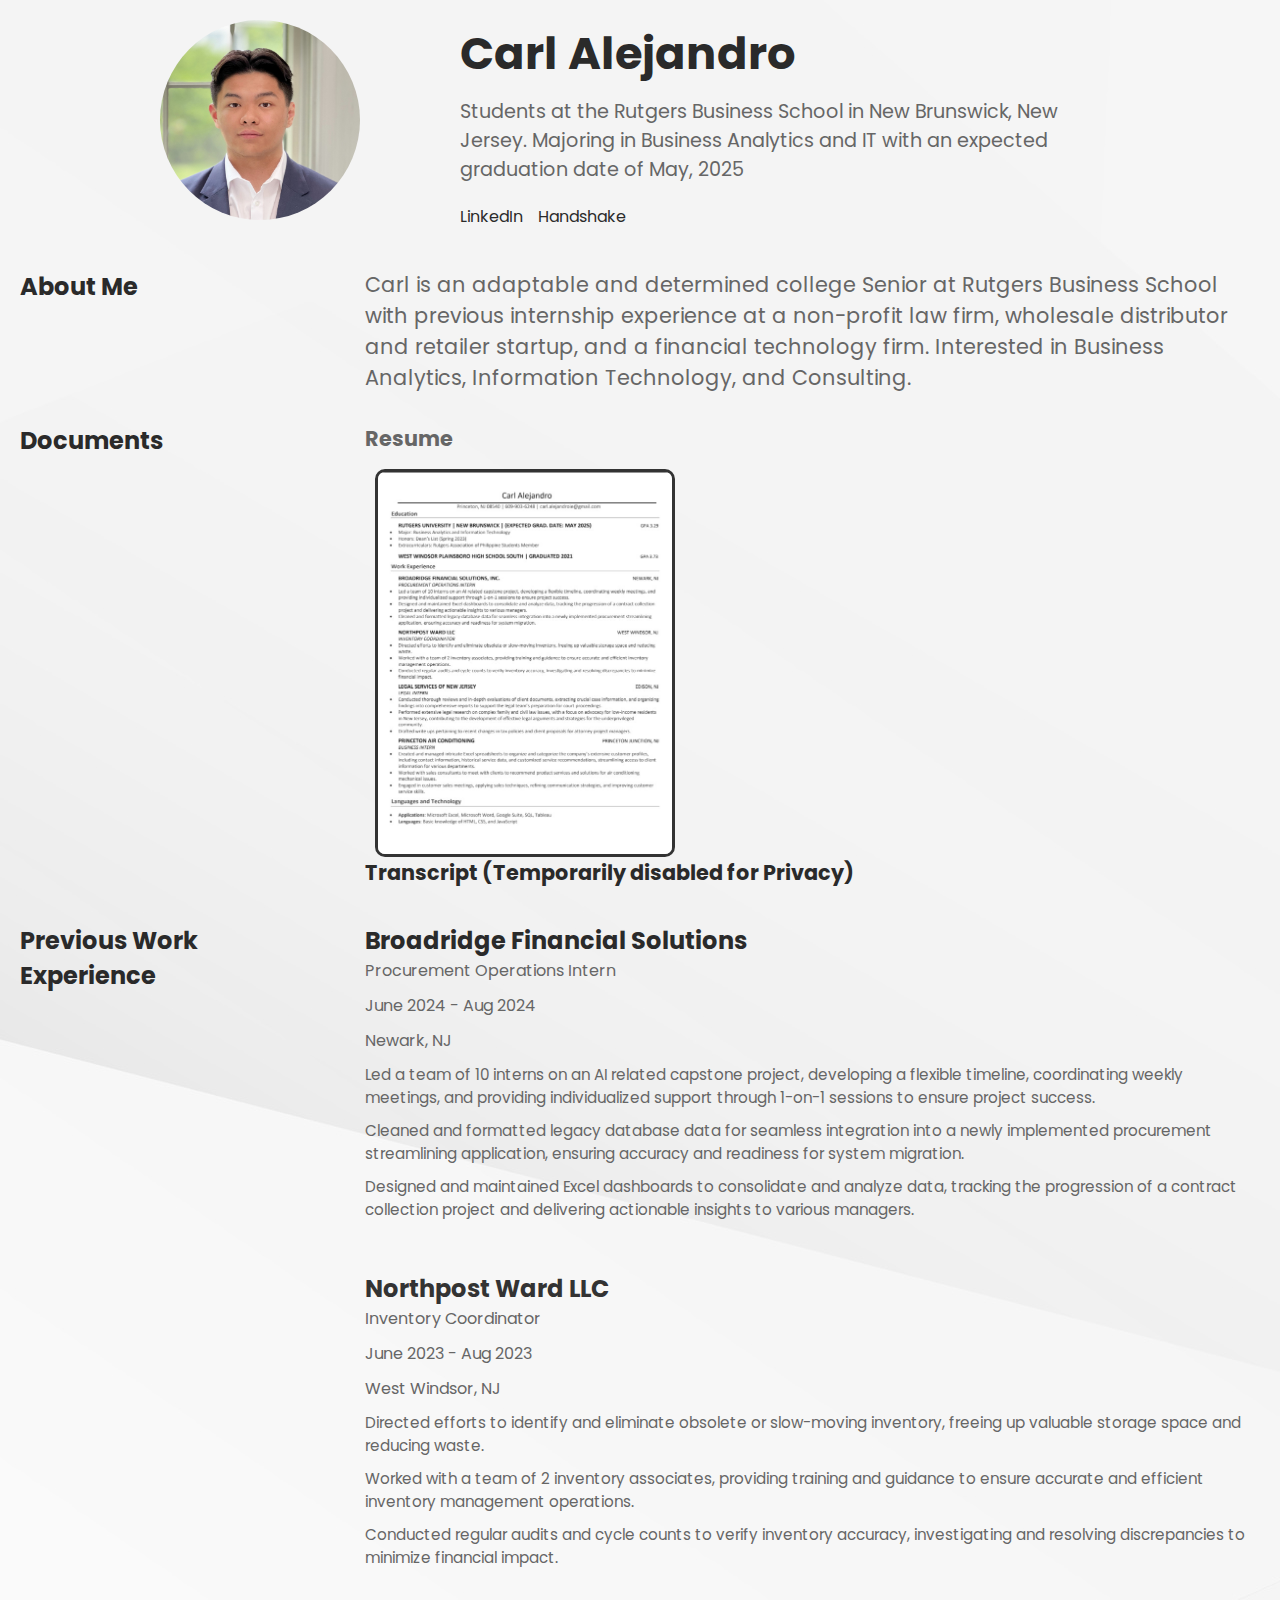
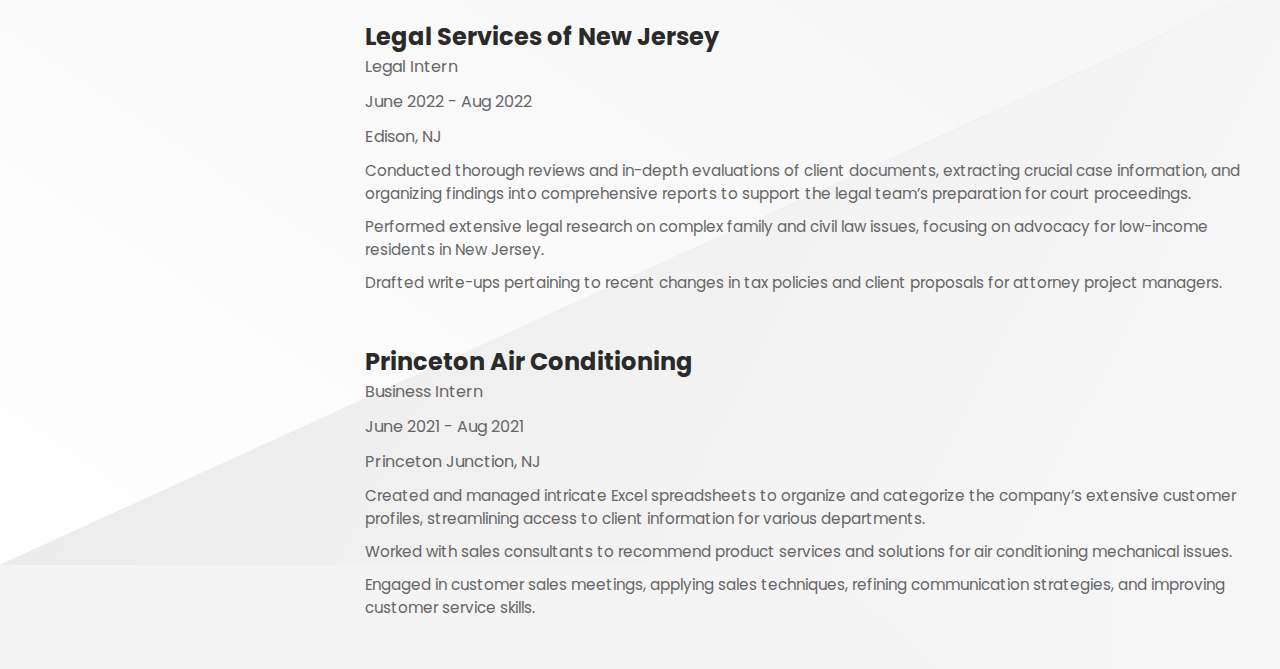
==== index.html @ c3a7e1f9 "Updated file names" ====
<!DOCTYPE html>
<html lang="en">
<head>
    <meta charset="UTF-8">
    <meta name="viewport" content="width=device-width, initial-scale=1.0">
    <title>Carl Alejandro's Website</title>
    <link rel="stylesheet" href="styles.css">
    <link href="https://fonts.googleapis.com/css2?family=Poppins:wght@300;400;600&display=swap" rel="stylesheet">
</head>

<body>
    <header class="profile-header">
        <div class="profile-wrapper">
            <img src="images/Carl Alejandro Headshot Square.JPG" alt="Profile Picture" class="profile-pic">
                <div class="profile-info">
                <h1>Carl Alejandro</h1>
                <p class="subtitle">Students at the Rutgers Business School in New Brunswick, New Jersey. Majoring in Business Analytics and IT with an expected graduation date of May, 2025</p>
                <nav class="sociallinks">
                    <a href="www.linkedin.com/in/carlalejandro">LinkedIn</a>
                    <a href="https://app.joinhandshake.com/profiles/33328136">Handshake</a>
                </nav>
            </div>
        </div>
    </header>
    
    <div class="grid-container">
        <div class="aboutme-title">
            <h2>About Me</h2>
        </div>
        <div class="aboutme-content">
            <p>Carl is an adaptable and determined college Senior at Rutgers Business School with previous internship experience at a non-profit law firm, wholesale distributor and retailer startup, and a financial technology firm. Interested in Business Analytics, Information Technology, and Consulting.</p>
        </div>

        <div class="documents-title">
            <h2>Documents</h2>
        </div>
        <div class="documents-content">
            <a href="https://drive.google.com/file/d/1d8045iHdLPM3ignS8OLJmHQ4XQWSwyLI/view?usp=sharing" target="_blank">
                <p>Resume</p>
            </a>
            <img src="images/Resume Thumbnail.jpg" alt="Resume thumbnail" class="resume-thumbnail">
            <a href="https://drive.google.com/file/d/1d8045iHdLPM3ignS8OLJmHQ4XQWSwyLI/view?usp=sharing" target="_blank">Transcript (Temporarily disabled for Privacy)</a>
        </div>

        <div class="experience-title">
            <h2>Previous Work Experience</h2>
        </div>
        <div class="experience-content">
            <h3><a href="https://www.broadridge.com" target="_blank">Broadridge Financial Solutions</a></h3>
            <p>Procurement Operations Intern</p>
            <p>June 2024 - Aug 2024</p>
            <p>Newark, NJ</p>
            <ul>
                <li>Led a team of 10 interns on an AI related capstone project, developing a flexible timeline, coordinating weekly meetings, and
                    providing individualized support through 1-on-1 sessions to ensure project success.</li>
                <li>Cleaned and formatted legacy database data for seamless integration into a newly implemented procurement streamlining
                    application, ensuring accuracy and readiness for system migration.</li>
                <li>Designed and maintained Excel dashboards to consolidate and analyze data, tracking the progression of a contract collection
                    project and delivering actionable insights to various managers.</li>
            </ul>
        </div>
        <div class="experience-content">
            <h3>Northpost Ward LLC</h3>
            <p>Inventory Coordinator</p>
            <p>June 2023 - Aug 2023</p>
            <p>West Windsor, NJ</p>
            <ul>
                <li>Directed efforts to identify and eliminate obsolete or slow-moving inventory, freeing up valuable storage space and reducing waste.</li>
                <li>Worked with a team of 2 inventory associates, providing training and guidance to ensure accurate and efficient inventory management operations.</li>
                <li>Conducted regular audits and cycle counts to verify inventory accuracy, investigating and resolving discrepancies to minimize financial impact.</li>
            </ul>
        </div>
        
        <div class="experience-content">
            <h3><a href="https://www.lsnj.org/" target="_blank">Legal Services of New Jersey</a></h3>
            <p>Legal Intern</p>
            <p>June 2022 - Aug 2022</p>
            <p>Edison, NJ</p>
            <ul>
                <li>Conducted thorough reviews and in-depth evaluations of client documents, extracting crucial case information, and organizing findings into comprehensive reports to support the legal team’s preparation for court proceedings.</li>
                <li>Performed extensive legal research on complex family and civil law issues, focusing on advocacy for low-income residents in New Jersey.</li>
                <li>Drafted write-ups pertaining to recent changes in tax policies and client proposals for attorney project managers.</li>
            </ul>
        </div>
        
        <div class="experience-content">
            <h3><a href="https://www.princetonair.com/" target="_blank">Princeton Air Conditioning</a></h3>
            <p>Business Intern</p>
            <p>June 2021 - Aug 2021</p>
            <p>Princeton Junction, NJ</p>
            <ul>
                <li>Created and managed intricate Excel spreadsheets to organize and categorize the company’s extensive customer profiles, streamlining access to client information for various departments.</li>
                <li>Worked with sales consultants to recommend product services and solutions for air conditioning mechanical issues.</li>
                <li>Engaged in customer sales meetings, applying sales techniques, refining communication strategies, and improving customer service skills.</li>
            </ul>
        </div>
        
    </div>
</body>
</html>
---- styles.css ----
* {
    margin: 0;
    padding: 0;
    box-sizing: border-box;
}

body {
    font-family: 'Poppins', sans-serif;
    background-image:url('images/AdobeStock_541053140.jpeg');
    color: #333333;
    display: flex;
    flex-direction: column;
    justify-content: start;
    align-items: center;
    height: 100vh;
}

.profile-wrapper {
    display: flex;
    align-items: left;
    gap: 100px; 
}


.profile-pic {
    width: 200px;
    height: 200px;
    border-radius: 50%;
    object-fit: cover; 
}
.profile-header {
    width: 100%;
    max-width: 1000px;
    text-align: left;
    padding: 20px;
}

.profile-header h1 {
    font-size: 2.8em;
    font-weight: 700;
    color: #2a2a2a;
}

.subtitle {
    font-size: 1.2em;
    color: #666666;
    margin-top: 10px;
    margin-bottom: 20px;
}

.sociallinks {
    display: flex;
    justify-content: flex-start;
    gap: 15px;
}

.sociallinks a {
    text-decoration: none;
    font-size: 1em;
    color: #007bff;
}

.sociallinks a:hover {
    color: #0056b3;
}

.grid-container {
    display: grid;
    grid-template-columns: 1fr 3fr;
    gap: 20px;
    width: 100%;
    max-width: 1400px;
    padding: 20px;
}

.grid-container div[class$="-title"] {
    text-align: left;
    font-weight: bold;
}

.grid-container div[class$="-content"] {
    text-align: left;
    padding-left: 20px;
}

.grid-container h2 {
    margin-bottom: 10px;
    font-size: 1.5em;
    color: #2a2a2a;
}

.grid-container p {
    margin-bottom: 10px;
    font-size: 1em;
    color: #666666;
}

.experience-content {
    grid-column: 2 / 3;
    text-align: left;
    margin-bottom: 20px;
}

.experience-content h3 {
    font-size: 1.5em;
    font-weight: bold;
    color: #333333;
}

.experience-content p {
    font-size: 1em;
    color: #666666;
}

.experience-content ul {
    list-style-type: none;
    margin-left: 0;
    padding-left: 0;
}

.experience-content li {
    margin-bottom: 10px;
    font-size: 0.95em;
    color: #666666;
}

a:link {
    color: #2a2a2a;
    text-decoration: none;
}

a:visited {
color: #2a2a2a;}

a:hover {
    color: #0056b3;
}

a:active {
    color: darkgray;
}

.documents-content a {
    display: block;
    margin-bottom: 15px;
    color: #2a2a2a;
    font-size: 1.3em;
    font-weight: bold;
    text-decoration: none;
}

.documents-content a:hover {
    color: #0056b3;
}

.documents-content img {
    margin-left: 10px;
    width: 30px;
    height: auto;
    vertical-align: middle;
}
.aboutme-content {
    font-size: 1.3em;
}
.resume-thumbnail {
    width: 300px !important;  
    height: auto !important; 
    display: block;
    margin-top: 10px;
    border: 3px solid #333;
    border-radius: 10px;
}
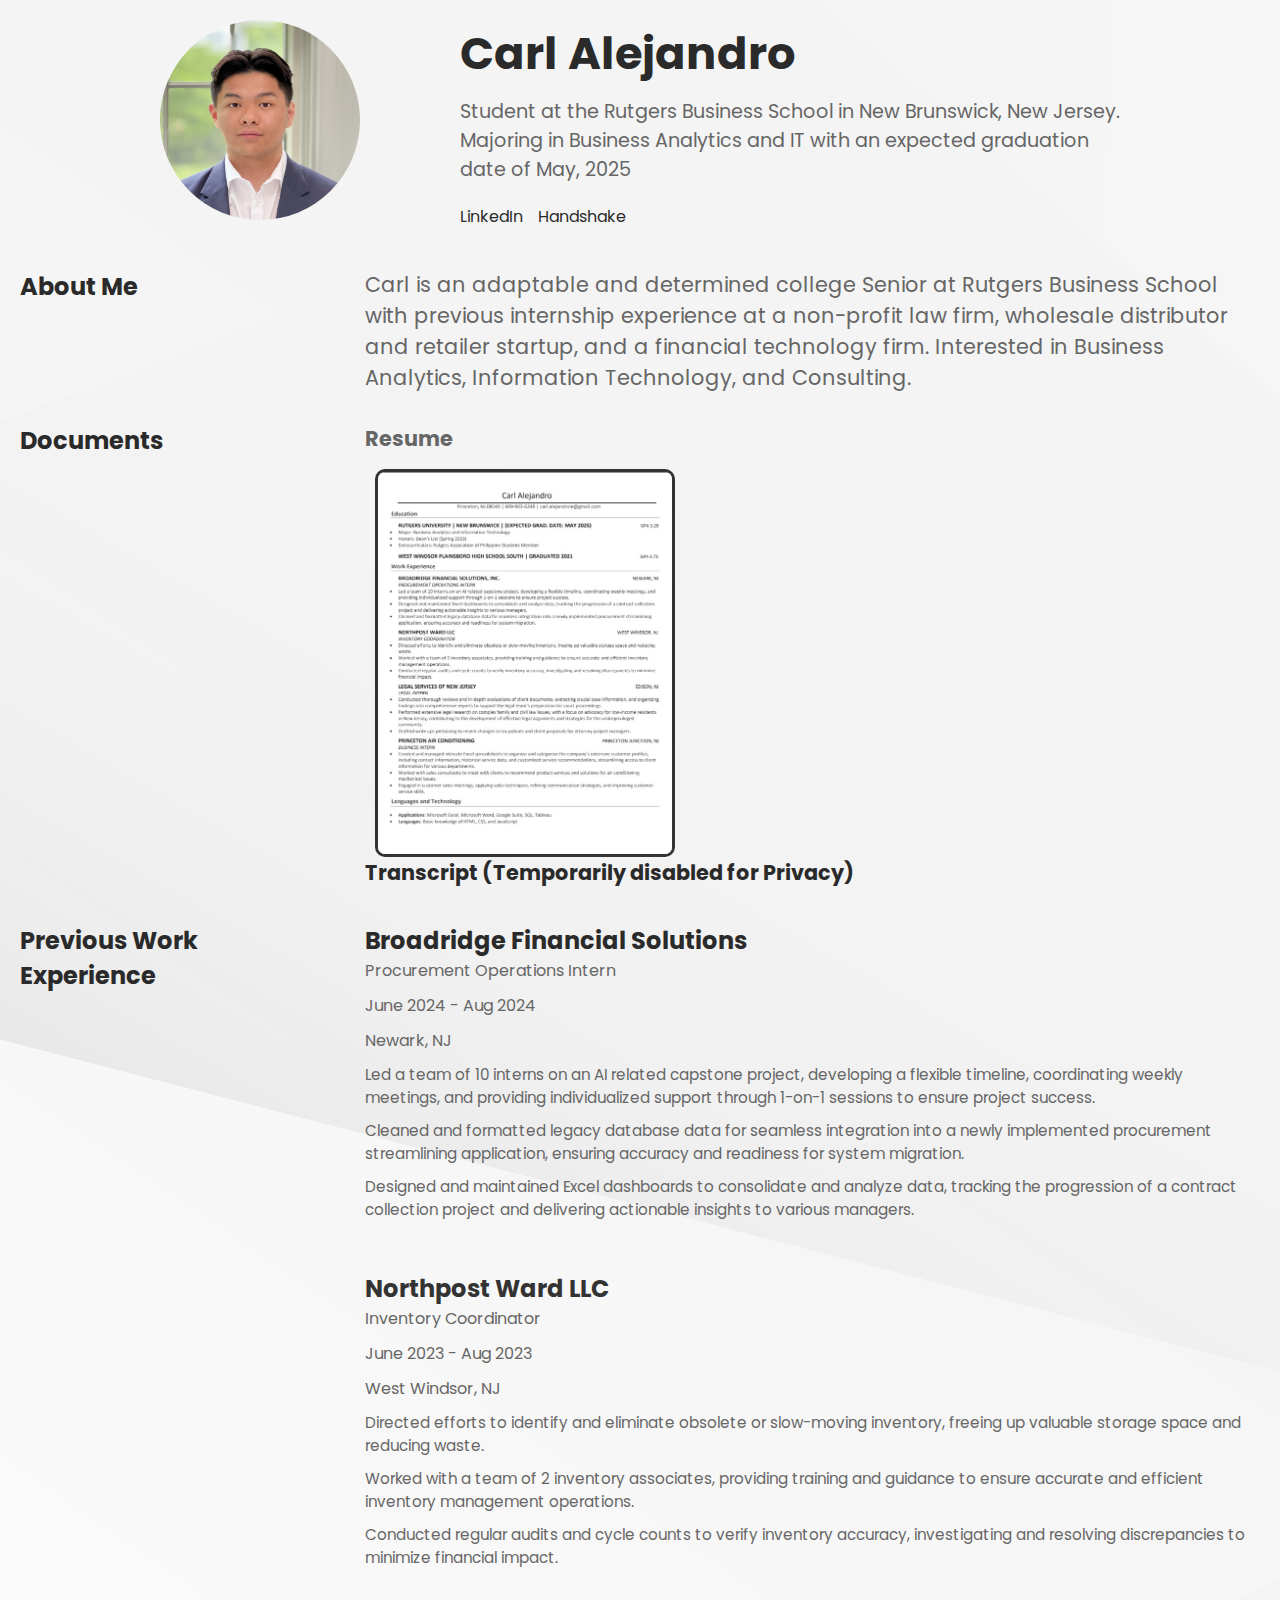
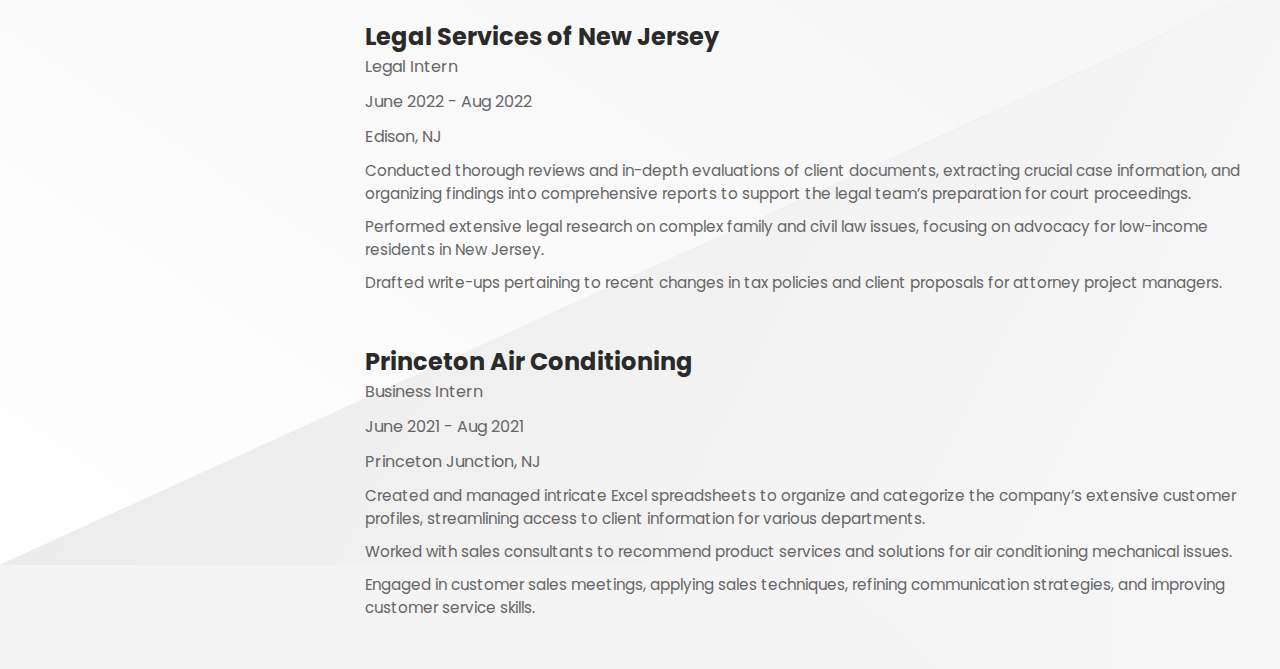
==== commit 3bd055ba: "typo fix" ====
--- a/index.html
+++ b/index.html
@@ -14,9 +14,9 @@
             <img src="images/Carl Alejandro Headshot Square.JPG" alt="Profile Picture" class="profile-pic">
                 <div class="profile-info">
                 <h1>Carl Alejandro</h1>
-                <p class="subtitle">Students at the Rutgers Business School in New Brunswick, New Jersey. Majoring in Business Analytics and IT with an expected graduation date of May, 2025</p>
+                <p class="subtitle">Student at the Rutgers Business School in New Brunswick, New Jersey. Majoring in Business Analytics and IT with an expected graduation date of May, 2025</p>
                 <nav class="sociallinks">
-                    <a href="www.linkedin.com/in/carlalejandro">LinkedIn</a>
+                    <a href="https://www.linkedin.com/in/carlalejandro">LinkedIn</a>
                     <a href="https://app.joinhandshake.com/profiles/33328136">Handshake</a>
                 </nav>
             </div>
